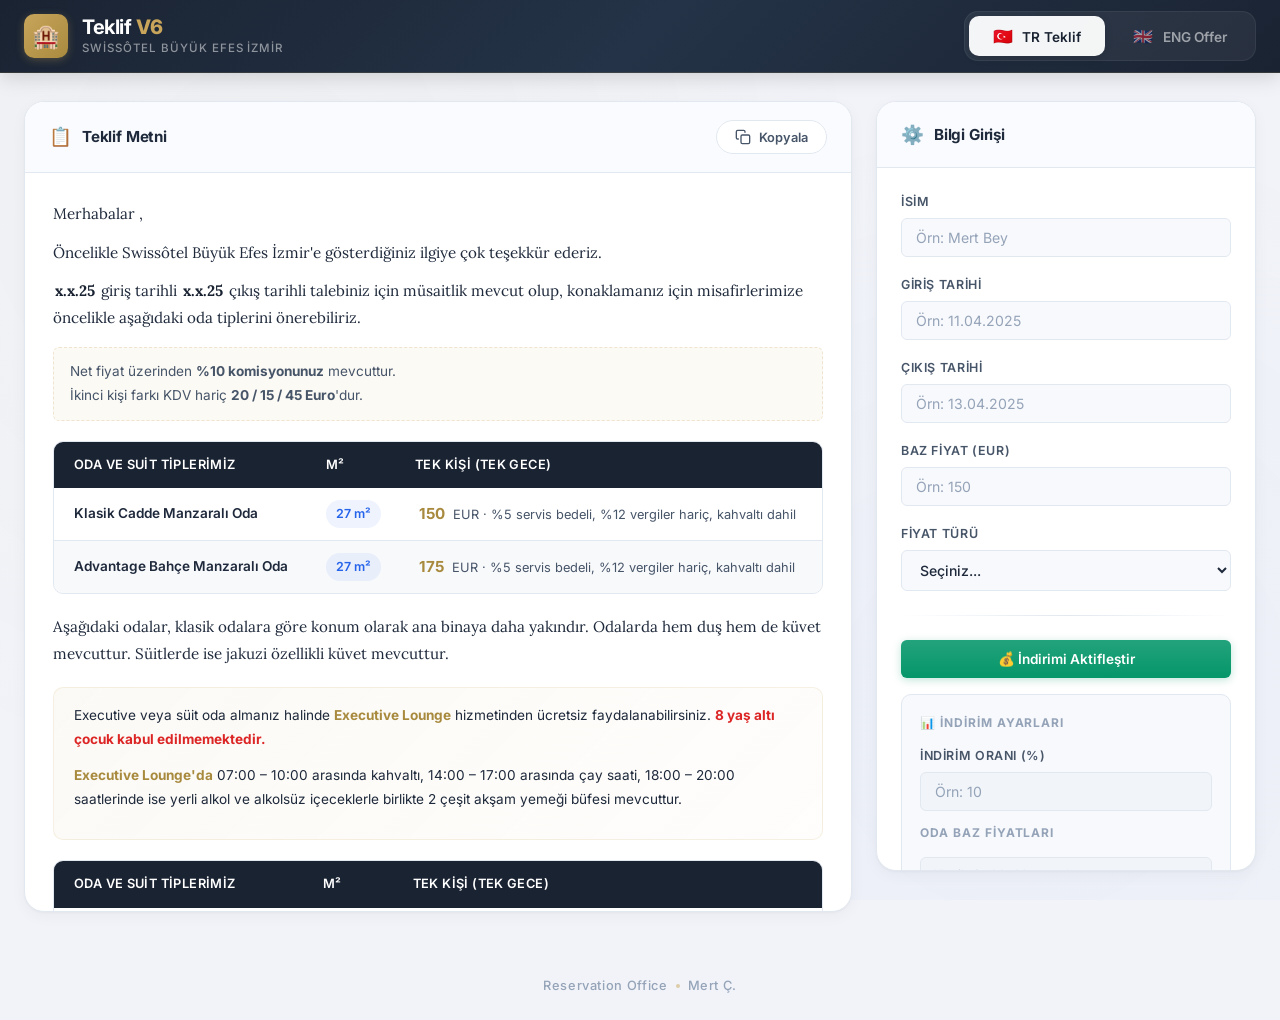
==== index.html @ 94af398f "Initial commit - Teklif V6 Premium Hotel Proposal Generator" ====
<!DOCTYPE html>
<html lang="tr">

<head>
    <meta charset="UTF-8">
    <meta name="viewport" content="width=device-width, initial-scale=1.0">
    <meta name="description" content="Swissôtel Büyük Efes İzmir - Profesyonel Teklif Oluşturucu">
    <title>Teklif V6 — Swissôtel Büyük Efes İzmir</title>
    <link rel="preconnect" href="https://fonts.googleapis.com">
    <link rel="preconnect" href="https://fonts.gstatic.com" crossorigin>
    <link
        href="https://fonts.googleapis.com/css2?family=Inter:wght@400;500;600;700;800&family=Lora:ital,wght@0,400;0,600;0,700;1,400&display=swap"
        rel="stylesheet">
    <link rel="stylesheet" href="styles.css">
</head>

<body>

    <!-- ===== Header ===== -->
    <header class="app-header">
        <div class="header-inner">
            <div class="logo-group">
                <div class="logo-icon">🏨</div>
                <div class="logo-text">
                    <h1>Teklif <span>V6</span></h1>
                    <p>Swissôtel Büyük Efes İzmir</p>
                </div>
            </div>
            <nav class="tab-nav" id="tabNav">
                <button class="tab-btn active" data-tab="tr" id="tab-tr">
                    <span class="flag">🇹🇷</span> TR Teklif
                </button>
                <button class="tab-btn" data-tab="en" id="tab-en">
                    <span class="flag">🇬🇧</span> ENG Offer
                </button>
            </nav>
        </div>
    </header>

    <!-- ===== Main Content ===== -->
    <main class="app-main">

        <!-- ====== TR SECTION ====== -->
        <section id="tr-section" class="tab-content active">
            <div class="content-grid">

                <!-- Proposal Letter -->
                <div class="proposal-card">
                    <div class="card-toolbar">
                        <h2><span class="icon">📋</span> Teklif Metni</h2>
                        <button class="copy-btn" id="trCopyBtn" title="Metni kopyala">
                            <svg viewBox="0 0 24 24" fill="none" stroke="currentColor" stroke-width="2"
                                stroke-linecap="round" stroke-linejoin="round">
                                <rect x="9" y="9" width="13" height="13" rx="2" />
                                <path d="M5 15H4a2 2 0 0 1-2-2V4a2 2 0 0 1 2-2h9a2 2 0 0 1 2 2v1" />
                            </svg>
                            <span>Kopyala</span>
                        </button>
                    </div>
                    <div class="proposal-body" id="tr-proposal">
                        <p>Merhabalar<span id="tr_nameSpan" class="dynamic-value"></span>,</p>
                        <p>Öncelikle Swissôtel Büyük Efes İzmir'e gösterdiğiniz ilgiye çok teşekkür ederiz.</p>
                        <p><span id="tr_girisDate" class="dynamic-value">x.x.25</span> giriş tarihli <span
                                id="tr_cikisDate" class="dynamic-value">x.x.25</span> çıkış tarihli talebiniz için
                            müsaitlik mevcut olup, konaklamanız için misafirlerimize öncelikle aşağıdaki oda tiplerini
                            önerebiliriz.</p>

                        <!-- Price Type Banners -->
                        <div id="tr_nonrefSection" class="info-banner nonref">
                            <span class="banner-icon">ℹ️</span> Size sunulan fiyatlar en uygun fiyatlardır ve ön
                            ödemeli, iptal edilemeyen, iade edilemeyen ve değiştirilemeyen fiyatlardır. Fiyatlarımız
                            sabit değildir, teklifimiz gün sonuna kadar geçerlidir.
                        </div>
                        <div id="tr_flexSection" class="info-banner flex">
                            <span class="banner-icon">✅</span> Size sunulan fiyatlar, en uygun fiyatlardır ve giriş
                            tarihinden bir gün öncesine kadar iptal, iade ve değişiklik yapılabilen fiyatlardır.
                        </div>
                        <div id="tr_corporateSection" class="info-banner corporate">
                            <span class="banner-icon">🏢</span> Giriş gününe 24 saat kala (1 gün) iptal ve değişiklik
                            hakkı mevcut, flexible(esnek) ve şirketinize özel fiyatlardır.
                        </div>

                        <div class="commission-note">
                            Net fiyat üzerinden <strong>%10 komisyonunuz</strong> mevcuttur.<br>
                            İkinci kişi farkı KDV hariç <strong>20 / 15 / 45 Euro</strong>'dur.
                        </div>

                        <!-- Table 1: Standard Rooms -->
                        <table class="proposal-table">
                            <thead>
                                <tr>
                                    <th>Oda ve Suit Tiplerimiz</th>
                                    <th>m²</th>
                                    <th>Tek Kişi (Tek Gece)</th>
                                </tr>
                            </thead>
                            <tbody>
                                <tr>
                                    <td>Klasik Cadde Manzaralı Oda</td>
                                    <td><span class="m2-badge">27 m²</span></td>
                                    <td><span id="tr_priceKlasik" class="price-value">150</span> <span
                                            class="price-suffix">EUR · %5 servis bedeli, %12 vergiler hariç, kahvaltı
                                            dahil</span></td>
                                </tr>
                                <tr>
                                    <td>Advantage Bahçe Manzaralı Oda</td>
                                    <td><span class="m2-badge">27 m²</span></td>
                                    <td><span id="tr_priceAdvantage" class="price-value">175</span> <span
                                            class="price-suffix">EUR · %5 servis bedeli, %12 vergiler hariç, kahvaltı
                                            dahil</span></td>
                                </tr>
                            </tbody>
                        </table>

                        <p>Aşağıdaki odalar, klasik odalara göre konum olarak ana binaya daha yakındır. Odalarda hem duş
                            hem de küvet mevcuttur. Süitlerde ise jakuzi özellikli küvet mevcuttur.</p>

                        <div class="lounge-info">
                            <p>Executive veya süit oda almanız halinde <strong>Executive Lounge</strong> hizmetinden
                                ücretsiz faydalanabilirsiniz. <strong style="color:var(--color-danger);">8 yaş altı
                                    çocuk kabul edilmemektedir.</strong></p>
                            <p style="margin-top:10px;"><strong>Executive Lounge'da</strong> 07:00 – 10:00 arasında
                                kahvaltı, 14:00 – 17:00 arasında çay saati, 18:00 – 20:00 saatlerinde ise yerli alkol ve
                                alkolsüz içeceklerle birlikte 2 çeşit akşam yemeği büfesi mevcuttur.</p>
                        </div>

                        <!-- Table 2: Executive & Suites -->
                        <table class="proposal-table">
                            <thead>
                                <tr>
                                    <th>Oda ve Suit Tiplerimiz</th>
                                    <th>m²</th>
                                    <th>Tek Kişi (Tek Gece)</th>
                                </tr>
                            </thead>
                            <tbody>
                                <tr>
                                    <td>Executive Cadde Manzaralı Oda</td>
                                    <td><span class="m2-badge">27 m²</span></td>
                                    <td><span id="tr_priceExecCadde" class="price-value">250</span> <span
                                            class="price-suffix">EUR · %5 servis bedeli, %12 vergiler hariç, kahvaltı
                                            dahil</span></td>
                                </tr>
                                <tr>
                                    <td>Executive Bahçe Manzaralı Oda</td>
                                    <td><span class="m2-badge">27 m²</span></td>
                                    <td><span id="tr_priceExecBahce" class="price-value">285</span> <span
                                            class="price-suffix">EUR · %5 servis bedeli, %12 vergiler hariç, kahvaltı
                                            dahil</span></td>
                                </tr>
                                <tr>
                                    <td>Executive Deniz Manzaralı Oda</td>
                                    <td><span class="m2-badge">27 m²</span></td>
                                    <td><span id="tr_priceExecDeniz" class="price-value">300</span> <span
                                            class="price-suffix">EUR · %5 servis bedeli, %12 vergiler hariç, kahvaltı
                                            dahil</span></td>
                                </tr>
                                <tr>
                                    <td>Business Suite Bahçe Manzaralı</td>
                                    <td><span class="m2-badge">58 m²</span></td>
                                    <td><span id="tr_priceBusinessBahce" class="price-value">425</span> <span
                                            class="price-suffix">EUR · %5 servis bedeli, %12 vergiler hariç, kahvaltı
                                            dahil</span></td>
                                </tr>
                                <tr>
                                    <td>Business Suite Deniz Manzaralı</td>
                                    <td><span class="m2-badge">58 m²</span></td>
                                    <td><span id="tr_priceBusinessDeniz" class="price-value">475</span> <span
                                            class="price-suffix">EUR · %5 servis bedeli, %12 vergiler hariç, kahvaltı
                                            dahil</span></td>
                                </tr>
                                <tr>
                                    <td>Executive Suite Deniz Manzaralı</td>
                                    <td><span class="m2-badge">85 m²</span></td>
                                    <td><span id="tr_priceExecSuiteDeniz" class="price-value">575</span> <span
                                            class="price-suffix">EUR · %5 servis bedeli, %12 vergiler hariç, kahvaltı
                                            dahil</span></td>
                                </tr>
                            </tbody>
                        </table>

                        <p>Otelimizin fotoğraf galerisine <a href="https://www.swissotelbuyukefesizmir.com/gallery/"
                                target="_blank" rel="noopener">swissotelbuyukefesizmir.com/gallery</a> linkinden
                            ulaşabilirsiniz.</p>

                        <div class="info-item">Yukarıda belirtilen oda fiyatlarına <strong>%2 konaklama
                                vergisi</strong>, <strong>%10 KDV</strong>, <strong>5% servis bedeli gecelik</strong>
                            olarak eklenecektir.</div>
                        <div class="info-item">Otelimizde giriş saati <strong>14:00</strong>, çıkış saati
                            <strong>12:00</strong>'dir. Erken giriş & geç çıkış talepleriniz otelimizin müsaitliği
                            doğrultusunda gerçekleştirilecektir.</div>
                        <div class="info-item">Olası ekstra harcamalarınız için giriş sırasında gecelik/oda başına
                            <strong>€100 / 3.500 TRY</strong> kredi kartından ön provizyon ya da nakit olarak talep
                            edilecektir.</div>
                        <div class="info-item">Swissôtel Büyük Efes'te otopark hizmeti, konaklayan misafirlerimiz için
                            ücrete tabidir. Otopark hizmeti için ek ücret <strong>günlük 7 Euro / 250 TRY</strong>'dir.
                        </div>
                        <div class="info-item">Rezervasyonlarınız henüz gerçekleştirilmemiş olup kesin rezervasyon için
                            bilgilendirmenizi rica ederiz.</div>
                        <div class="info-item">Yardımcı olabileceğimiz her konuda lütfen bizimle iletişime geçiniz.
                        </div>
                    </div>
                </div>

                <!-- Input Panel -->
                <aside class="input-card">
                    <div class="card-toolbar">
                        <h2><span class="icon">⚙️</span> Bilgi Girişi</h2>
                    </div>
                    <div class="input-body">
                        <div class="form-group">
                            <label for="tr_isimInput">İsim</label>
                            <input type="text" id="tr_isimInput" placeholder="Örn: Mert Bey">
                        </div>
                        <div class="form-group">
                            <label for="tr_girisInput">Giriş Tarihi</label>
                            <input type="text" id="tr_girisInput" placeholder="Örn: 11.04.2025">
                        </div>
                        <div class="form-group">
                            <label for="tr_cikisInput">Çıkış Tarihi</label>
                            <input type="text" id="tr_cikisInput" placeholder="Örn: 13.04.2025">
                        </div>
                        <div class="form-group">
                            <label for="tr_fiyatInput">Baz Fiyat (EUR)</label>
                            <input type="number" id="tr_fiyatInput" placeholder="Örn: 150" step="0.01">
                        </div>
                        <div class="form-group">
                            <label for="tr_fiyatType">Fiyat Türü</label>
                            <select id="tr_fiyatType">
                                <option value="">Seçiniz...</option>
                                <option value="nonref">NONREF F5</option>
                                <option value="flex">FLEX F5</option>
                                <option value="corporate">CORPORATE</option>
                            </select>
                        </div>

                        <hr class="panel-divider">

                        <button type="button" id="tr_enableDiscountBtn" class="btn btn-success">
                            💰 İndirimi Aktifleştir
                        </button>

                        <div class="discount-section" style="margin-top:16px;">
                            <div class="section-label">📊 İndirim Ayarları</div>
                            <div class="form-group" style="margin-bottom:12px;">
                                <label for="tr_discountInput">İndirim Oranı (%)</label>
                                <input type="number" id="tr_discountInput" placeholder="Örn: 10" disabled>
                            </div>
                            <div class="section-label">Oda Baz Fiyatları</div>
                            <div class="discount-prices">
                                <input type="number" id="tr_priceInput1" placeholder="Klasik Cadde Manzaralı" disabled>
                                <input type="number" id="tr_priceInput2" placeholder="Advantage Bahçe Manzaralı"
                                    disabled>
                                <input type="number" id="tr_priceInput3" placeholder="Executive Cadde Manzaralı"
                                    disabled>
                                <input type="number" id="tr_priceInput4" placeholder="Executive Bahçe Manzaralı"
                                    disabled>
                                <input type="number" id="tr_priceInput5" placeholder="Executive Deniz Manzaralı"
                                    disabled>
                                <input type="number" id="tr_priceInput6" placeholder="Business Suite Bahçe" disabled>
                                <input type="number" id="tr_priceInput7" placeholder="Business Suite Deniz" disabled>
                                <input type="number" id="tr_priceInput8" placeholder="Executive Suite Deniz" disabled>
                            </div>
                            <button type="button" id="tr_applyDiscountBtn" class="btn btn-primary"
                                style="margin-top:14px;" disabled>
                                ✨ İndirimli Fiyatları Uygula
                            </button>
                        </div>
                    </div>
                </aside>
            </div>
        </section>

        <!-- ====== EN SECTION ====== -->
        <section id="en-section" class="tab-content">
            <div class="content-grid">

                <!-- Proposal Letter -->
                <div class="proposal-card">
                    <div class="card-toolbar">
                        <h2><span class="icon">📋</span> Offer Letter</h2>
                        <button class="copy-btn" id="enCopyBtn" title="Copy text">
                            <svg viewBox="0 0 24 24" fill="none" stroke="currentColor" stroke-width="2"
                                stroke-linecap="round" stroke-linejoin="round">
                                <rect x="9" y="9" width="13" height="13" rx="2" />
                                <path d="M5 15H4a2 2 0 0 1-2-2V4a2 2 0 0 1 2-2h9a2 2 0 0 1 2 2v1" />
                            </svg>
                            <span>Copy</span>
                        </button>
                    </div>
                    <div class="proposal-body" id="en-proposal">
                        <p>Good Day, Dear<span id="en_nameSpan" class="dynamic-value"></span>,</p>
                        <p>First of all, we would like to thank you for your kind interest in Swissôtel Buyuk Efes,
                            Izmir.</p>
                        <p>We have availability for your request dated <span id="en_girisDate"
                                class="dynamic-value">x.x.25</span> for check‑in on <span id="en_cikisDate"
                                class="dynamic-value">x.x.25</span>. For your accommodation, we would like to kindly
                            recommend the following room types.</p>

                        <!-- Price Type Banners -->
                        <div id="en_nonrefSection" class="info-banner nonref">
                            <span class="banner-icon">ℹ️</span> The prices offered to you are the most affordable; these
                            are the prices for which no cancellation, refund or change can be made. Our prices are not
                            fixed, and our offer is valid until the end of the day.
                        </div>
                        <div id="en_flexSection" class="info-banner flex">
                            <span class="banner-icon">✅</span> The prices offered to you are the most competitive rates
                            and are cancellable, refundable, and changeable until one day prior to the check‑in date.
                            Our prices are not fixed, and our offer is valid until the end of the day.
                        </div>
                        <div id="en_corporateSection" class="info-banner corporate">
                            <span class="banner-icon">🏢</span> These are flexible and company‑specific prices, with the
                            right to cancel until 16:00 on the day of arrival.
                        </div>

                        <div class="commission-note">
                            The price difference for the second person is <strong>20 / 15 / 45 Euros</strong> excluding
                            VAT.
                        </div>

                        <!-- Table 1: Standard Rooms -->
                        <table class="proposal-table">
                            <thead>
                                <tr>
                                    <th>Room and Suite Types</th>
                                    <th>m²</th>
                                    <th>One Person (Per Night)</th>
                                </tr>
                            </thead>
                            <tbody>
                                <tr>
                                    <td>Classic Street View Room</td>
                                    <td><span class="m2-badge">27 m²</span></td>
                                    <td><span id="en_priceClassic" class="price-value">120</span> <span
                                            class="price-suffix">EUR · %12 taxes, %5 service charge excluded, breakfast
                                            included</span></td>
                                </tr>
                                <tr>
                                    <td>Classic Garden View Room</td>
                                    <td><span class="m2-badge">27 m²</span></td>
                                    <td><span id="en_priceClassicGarden" class="price-value">145</span> <span
                                            class="price-suffix">EUR · %12 taxes, %5 service charge excluded, breakfast
                                            included</span></td>
                                </tr>
                            </tbody>
                        </table>

                        <p>The rooms below are closer to the main building compared to the classic rooms. They feature
                            both a shower and a bathtub. Suites come with a jacuzzi‑equipped bathtub.</p>

                        <div class="lounge-info">
                            <p>If you choose an Executive or Suite room, you can benefit from the <strong>Executive
                                    Lounge</strong> service free of charge. <strong
                                    style="color:var(--color-danger);">Children under 8 years of age are not
                                    permitted.</strong></p>
                            <p style="margin-top:10px;"><strong>Executive Lounge</strong> offers breakfast from 07:00 to
                                10:00, tea time from 14:00 to 17:00, and in the evening from 18:00 to 20:00, with two
                                types of dinner buffets available along with local alcoholic and non‑alcoholic
                                beverages.</p>
                        </div>

                        <!-- Table 2: Executive & Suites -->
                        <table class="proposal-table">
                            <thead>
                                <tr>
                                    <th>Room and Suite Types</th>
                                    <th>m²</th>
                                    <th>One Person (Per Night)</th>
                                </tr>
                            </thead>
                            <tbody>
                                <tr>
                                    <td>Executive City View Room</td>
                                    <td><span class="m2-badge">27 m²</span></td>
                                    <td><span id="en_priceExecCity" class="price-value">255</span> <span
                                            class="price-suffix">EUR · %12 taxes, %5 service charge excluded, breakfast
                                            included</span></td>
                                </tr>
                                <tr>
                                    <td>Executive Garden View Room</td>
                                    <td><span class="m2-badge">27 m²</span></td>
                                    <td><span id="en_priceExecGarden" class="price-value">255</span> <span
                                            class="price-suffix">EUR · %12 taxes, %5 service charge excluded, breakfast
                                            included</span></td>
                                </tr>
                                <tr>
                                    <td>Executive Sea View Room</td>
                                    <td><span class="m2-badge">27 m²</span></td>
                                    <td><span id="en_priceExecSea" class="price-value">270</span> <span
                                            class="price-suffix">EUR · %12 taxes, %5 service charge excluded, breakfast
                                            included</span></td>
                                </tr>
                                <tr>
                                    <td>Business Suite Garden View</td>
                                    <td><span class="m2-badge">58 m²</span></td>
                                    <td><span id="en_priceBusinessGarden" class="price-value">395</span> <span
                                            class="price-suffix">EUR · %12 taxes, %5 service charge excluded, breakfast
                                            included</span></td>
                                </tr>
                                <tr>
                                    <td>Business Suite Sea View</td>
                                    <td><span class="m2-badge">58 m²</span></td>
                                    <td><span id="en_priceBusinessSea" class="price-value">445</span> <span
                                            class="price-suffix">EUR · %12 taxes, %5 service charge excluded, breakfast
                                            included</span></td>
                                </tr>
                                <tr>
                                    <td>Executive Suite Sea View</td>
                                    <td><span class="m2-badge">85 m²</span></td>
                                    <td><span id="en_priceExecSuite" class="price-value">545</span> <span
                                            class="price-suffix">EUR · %12 taxes, %5 service charge excluded, breakfast
                                            included</span></td>
                                </tr>
                            </tbody>
                        </table>

                        <p>Above given guest room rates are exclusive of <strong>%2 accommodation tax</strong>,
                            <strong>10% VAT</strong>, <strong>5% service charge per day</strong>.</p>

                        <div class="info-item">Our check‑in time is <strong>14:00</strong>, and check‑out time is
                            <strong>12:00</strong>. Early check‑in requests will be accommodated based on the
                            availability of our hotel.</div>
                        <div class="info-item">During check‑in, a pre‑authorization of <strong>€100 / 3,500 TRY per
                                night/room</strong> will be requested on your credit card or in cash for possible
                            additional expenses.</div>
                        <div class="info-item">The parking service at Swissôtel Buyuk Efes is available for a fee for
                            our staying guests. The daily charge for the parking service is <strong>7 Euros / 250
                                TRY</strong>.</div>
                        <div class="info-item">You can access our hotel's photo gallery from: <a
                                href="https://www.swissotelbuyukefesizmir.com/gallery/" target="_blank"
                                rel="noopener">swissotelbuyukefesizmir.com/gallery</a></div>
                        <div class="info-item">Your reservations have not been made yet and will be made based on your
                            approval.</div>
                        <div class="info-item">We are waiting for your reply.</div>
                    </div>
                </div>

                <!-- Input Panel -->
                <aside class="input-card">
                    <div class="card-toolbar">
                        <h2><span class="icon">⚙️</span> Enter Information</h2>
                    </div>
                    <div class="input-body">
                        <div class="form-group">
                            <label for="en_nameInput">Name</label>
                            <input type="text" id="en_nameInput" placeholder="e.g., Mr. Smith">
                        </div>
                        <div class="form-group">
                            <label for="en_checkinInput">Check-in Date</label>
                            <input type="text" id="en_checkinInput" placeholder="e.g., 11.04.2025">
                        </div>
                        <div class="form-group">
                            <label for="en_checkoutInput">Check-out Date</label>
                            <input type="text" id="en_checkoutInput" placeholder="e.g., 13.04.2025">
                        </div>
                        <div class="form-group">
                            <label for="en_priceInput">Base Price (EUR)</label>
                            <input type="number" id="en_priceInput" placeholder="e.g., 120" step="0.01">
                        </div>
                        <div class="form-group">
                            <label for="en_priceType">Price Type</label>
                            <select id="en_priceType">
                                <option value="">Select...</option>
                                <option value="nonref">NONREF F5</option>
                                <option value="flex">FLEX F5</option>
                                <option value="corporate">CORPORATE</option>
                            </select>
                        </div>

                        <hr class="panel-divider">

                        <button type="button" id="en_enableDiscountBtn" class="btn btn-success">
                            💰 Enable Discount
                        </button>

                        <div class="discount-section" style="margin-top:16px;">
                            <div class="section-label">📊 Discount Settings</div>
                            <div class="form-group" style="margin-bottom:12px;">
                                <label for="en_discountInput">Discount Rate (%)</label>
                                <input type="number" id="en_discountInput" placeholder="e.g., 10" disabled>
                            </div>
                            <div class="section-label">Room Base Prices</div>
                            <div class="discount-prices">
                                <input type="number" id="en_priceInput1" placeholder="Classic Street View Room"
                                    disabled>
                                <input type="number" id="en_priceInput2" placeholder="Classic Garden View Room"
                                    disabled>
                                <input type="number" id="en_priceInput3" placeholder="Executive City View Room"
                                    disabled>
                                <input type="number" id="en_priceInput4" placeholder="Executive Garden View Room"
                                    disabled>
                                <input type="number" id="en_priceInput5" placeholder="Executive Sea View Room" disabled>
                                <input type="number" id="en_priceInput6" placeholder="Business Suite Garden View"
                                    disabled>
                                <input type="number" id="en_priceInput7" placeholder="Business Suite Sea View" disabled>
                                <input type="number" id="en_priceInput8" placeholder="Executive Suite Sea View"
                                    disabled>
                            </div>
                            <button type="button" id="en_applyDiscountBtn" class="btn btn-primary"
                                style="margin-top:14px;" disabled>
                                ✨ Apply Discounted Prices
                            </button>
                        </div>
                    </div>
                </aside>
            </div>
        </section>

    </main>

    <!-- ===== Footer ===== -->
    <footer class="app-footer">
        <div class="footer-inner">
            <span>Reservation Office</span>
            <span class="dot"></span>
            <span>Mert Ç.</span>
        </div>
    </footer>

    <!-- Toast Container -->
    <div class="toast-container" id="toastContainer"></div>

    <script src="app.js"></script>
</body>

</html>
---- styles.css ----
/* ==============================================
   Teklif V6 - Premium Hotel Proposal Generator
   Swissôtel Büyük Efes İzmir
   ============================================== */

/* ---- Design Tokens ---- */
:root {
    /* Colors - Luxury Hotel Palette */
    --color-primary: #1a2332;
    --color-primary-dark: #0f1620;
    --color-primary-light: #2a3a52;

    --color-accent: #c8a55a;
    --color-accent-light: #dbb96e;
    --color-accent-dark: #a88a3e;
    --color-accent-glow: rgba(200, 165, 90, 0.12);

    --color-blue: #3b82f6;
    --color-blue-light: #60a5fa;
    --color-blue-dark: #2563eb;

    --color-success: #059669;
    --color-success-bg: rgba(5, 150, 105, 0.07);
    --color-success-border: rgba(5, 150, 105, 0.22);

    --color-warning: #d97706;
    --color-warning-bg: rgba(217, 119, 6, 0.07);
    --color-warning-border: rgba(217, 119, 6, 0.22);

    --color-info: #2563eb;
    --color-info-bg: rgba(37, 99, 235, 0.06);
    --color-info-border: rgba(37, 99, 235, 0.18);

    --color-danger: #dc2626;
    --color-danger-bg: rgba(220, 38, 38, 0.06);

    /* Backgrounds */
    --bg-page: #f1f3f8;
    --bg-card: #ffffff;
    --bg-input: #f8f9fc;
    --bg-panel: #fafbfe;

    /* Text */
    --text-primary: #1e293b;
    --text-secondary: #475569;
    --text-muted: #94a3b8;
    --text-white: #ffffff;

    /* Borders */
    --border-light: #e2e8f0;
    --border-medium: #cbd5e1;

    /* Shadows */
    --shadow-sm: 0 1px 2px rgba(0, 0, 0, 0.04);
    --shadow-md: 0 4px 12px rgba(0, 0, 0, 0.06);
    --shadow-lg: 0 8px 24px rgba(0, 0, 0, 0.08);
    --shadow-xl: 0 16px 40px rgba(0, 0, 0, 0.1);
    --shadow-card: 0 1px 3px rgba(0, 0, 0, 0.04), 0 4px 16px rgba(0, 0, 0, 0.04);
    --shadow-card-hover: 0 4px 12px rgba(0, 0, 0, 0.07), 0 12px 28px rgba(0, 0, 0, 0.06);

    /* Radius */
    --radius-sm: 6px;
    --radius-md: 10px;
    --radius-lg: 14px;
    --radius-xl: 20px;
    --radius-full: 999px;

    /* Transitions */
    --transition-fast: 150ms ease;
    --transition-normal: 300ms cubic-bezier(0.4, 0, 0.2, 1);
    --transition-slow: 500ms cubic-bezier(0.4, 0, 0.2, 1);

    /* Typography */
    --font-sans: 'Inter', -apple-system, BlinkMacSystemFont, 'Segoe UI', sans-serif;
    --font-serif: 'Lora', 'Georgia', 'Times New Roman', serif;
}

/* ---- Reset & Base ---- */
*,
*::before,
*::after {
    box-sizing: border-box;
    margin: 0;
    padding: 0;
}

html {
    font-size: 16px;
    scroll-behavior: smooth;
    -webkit-font-smoothing: antialiased;
    -moz-osx-font-smoothing: grayscale;
}

body {
    font-family: var(--font-sans);
    background: var(--bg-page);
    color: var(--text-primary);
    min-height: 100vh;
    line-height: 1.6;
    overflow-x: hidden;
}

/* Subtle background pattern */
body::before {
    content: '';
    position: fixed;
    inset: 0;
    background-image:
        radial-gradient(circle at 20% 20%, rgba(200, 165, 90, 0.03) 0%, transparent 50%),
        radial-gradient(circle at 80% 80%, rgba(37, 99, 235, 0.03) 0%, transparent 50%);
    pointer-events: none;
    z-index: 0;
}

/* ---- Header ---- */
.app-header {
    position: sticky;
    top: 0;
    z-index: 100;
    background: linear-gradient(135deg, #1a2332 0%, #243347 50%, #1a2332 100%);
    border-bottom: 1px solid rgba(200, 165, 90, 0.15);
    box-shadow: 0 4px 20px rgba(0, 0, 0, 0.15);
}

.header-inner {
    max-width: 1400px;
    margin: 0 auto;
    padding: 0 24px;
    display: flex;
    align-items: center;
    justify-content: space-between;
    height: 72px;
}

.logo-group {
    display: flex;
    align-items: center;
    gap: 14px;
}

.logo-icon {
    width: 44px;
    height: 44px;
    border-radius: var(--radius-md);
    background: linear-gradient(135deg, var(--color-accent), var(--color-accent-dark));
    display: flex;
    align-items: center;
    justify-content: center;
    font-size: 1.4rem;
    box-shadow: 0 2px 8px rgba(200, 165, 90, 0.3);
}

.logo-text h1 {
    font-size: 1.25rem;
    font-weight: 700;
    color: var(--text-white);
    letter-spacing: -0.02em;
    line-height: 1.2;
}

.logo-text h1 span {
    color: var(--color-accent);
    font-weight: 800;
}

.logo-text p {
    font-size: 0.72rem;
    color: rgba(255, 255, 255, 0.5);
    letter-spacing: 0.08em;
    text-transform: uppercase;
    font-weight: 500;
}

/* Tab Navigation */
.tab-nav {
    display: flex;
    align-items: center;
    gap: 4px;
    position: relative;
    background: rgba(255, 255, 255, 0.06);
    border-radius: var(--radius-lg);
    padding: 4px;
    border: 1px solid rgba(255, 255, 255, 0.06);
}

.tab-btn {
    position: relative;
    border: none;
    background: transparent;
    color: rgba(255, 255, 255, 0.55);
    font-family: var(--font-sans);
    font-size: 0.85rem;
    font-weight: 600;
    padding: 10px 24px;
    border-radius: var(--radius-md);
    cursor: pointer;
    transition: var(--transition-normal);
    white-space: nowrap;
    z-index: 2;
    letter-spacing: 0.01em;
}

.tab-btn:hover {
    color: rgba(255, 255, 255, 0.85);
}

.tab-btn.active {
    color: var(--color-primary);
    background: rgba(255, 255, 255, 0.95);
    box-shadow: 0 2px 8px rgba(0, 0, 0, 0.12);
}

.tab-btn .flag {
    margin-right: 6px;
    font-size: 1rem;
}

/* ---- Main Content ---- */
.app-main {
    position: relative;
    z-index: 1;
    max-width: 1400px;
    margin: 0 auto;
    padding: 28px 24px 40px;
}

/* Tab Content */
.tab-content {
    display: none;
    animation: fadeSlideIn 0.4s ease;
}

.tab-content.active {
    display: block;
}

@keyframes fadeSlideIn {
    from {
        opacity: 0;
        transform: translateY(12px);
    }

    to {
        opacity: 1;
        transform: translateY(0);
    }
}

/* Content Grid */
.content-grid {
    display: grid;
    grid-template-columns: 1fr 380px;
    gap: 24px;
    align-items: start;
}

/* ---- Card Base ---- */
.proposal-card,
.input-card {
    background: var(--bg-card);
    border-radius: var(--radius-xl);
    box-shadow: var(--shadow-card);
    border: 1px solid var(--border-light);
    overflow: hidden;
    transition: box-shadow var(--transition-normal);
}

.proposal-card:hover,
.input-card:hover {
    box-shadow: var(--shadow-card-hover);
}

.card-toolbar {
    display: flex;
    align-items: center;
    justify-content: space-between;
    padding: 18px 24px;
    border-bottom: 1px solid var(--border-light);
    background: var(--bg-panel);
}

.card-toolbar h2 {
    font-size: 0.95rem;
    font-weight: 700;
    color: var(--text-primary);
    display: flex;
    align-items: center;
    gap: 10px;
    letter-spacing: -0.01em;
}

.card-toolbar .icon {
    font-size: 1.15rem;
}

/* ---- Copy Button ---- */
.copy-btn {
    display: flex;
    align-items: center;
    gap: 8px;
    padding: 8px 18px;
    border: 1px solid var(--border-light);
    border-radius: var(--radius-full);
    background: var(--bg-card);
    color: var(--text-secondary);
    font-family: var(--font-sans);
    font-size: 0.8rem;
    font-weight: 600;
    cursor: pointer;
    transition: var(--transition-fast);
}

.copy-btn:hover {
    background: var(--color-primary);
    color: var(--text-white);
    border-color: var(--color-primary);
    box-shadow: 0 2px 8px rgba(26, 35, 50, 0.2);
}

.copy-btn.copied {
    background: var(--color-success);
    color: var(--text-white);
    border-color: var(--color-success);
}

.copy-btn svg {
    width: 16px;
    height: 16px;
    transition: transform var(--transition-fast);
}

.copy-btn:hover svg {
    transform: scale(1.1);
}

/* ---- Proposal Body ---- */
.proposal-body {
    padding: 28px;
    max-height: 82vh;
    overflow-y: auto;
    font-family: var(--font-serif);
    font-size: 0.95rem;
    line-height: 1.75;
    color: var(--text-primary);
}

.proposal-body::-webkit-scrollbar {
    width: 6px;
}

.proposal-body::-webkit-scrollbar-track {
    background: transparent;
}

.proposal-body::-webkit-scrollbar-thumb {
    background: var(--border-medium);
    border-radius: var(--radius-full);
}

.proposal-body p {
    margin-bottom: 12px;
}

.proposal-body a {
    color: var(--color-blue);
    text-decoration: none;
    font-weight: 500;
    transition: var(--transition-fast);
}

.proposal-body a:hover {
    color: var(--color-blue-dark);
    text-decoration: underline;
}

/* Dynamic Value Highlights */
.dynamic-value {
    font-weight: 700;
    color: var(--color-primary);
    transition: background var(--transition-normal);
    padding: 0 2px;
    border-radius: 3px;
}

.dynamic-value.highlight {
    background: rgba(200, 165, 90, 0.15);
}

/* ---- Info Banners ---- */
.info-banner {
    display: none;
    margin: 16px 0;
    padding: 14px 18px;
    border-radius: var(--radius-md);
    font-family: var(--font-sans);
    font-size: 0.85rem;
    line-height: 1.6;
    border-left: 4px solid;
    animation: bannerIn 0.35s ease;
}

.info-banner.visible {
    display: block;
}

@keyframes bannerIn {
    from {
        opacity: 0;
        transform: translateX(-8px);
    }

    to {
        opacity: 1;
        transform: translateX(0);
    }
}

.info-banner.nonref {
    background: var(--color-info-bg);
    border-color: var(--color-info);
    color: #1e40af;
}

.info-banner.flex {
    background: var(--color-success-bg);
    border-color: var(--color-success);
    color: #065f46;
}

.info-banner.corporate {
    background: var(--color-warning-bg);
    border-color: var(--color-warning);
    color: #92400e;
}

.info-banner .banner-icon {
    margin-right: 6px;
}

/* ---- Tables ---- */
.proposal-table {
    width: 100%;
    border-collapse: separate;
    border-spacing: 0;
    margin: 20px 0;
    font-family: var(--font-sans);
    font-size: 0.85rem;
    border-radius: var(--radius-md);
    overflow: hidden;
    border: 1px solid var(--border-light);
}

.proposal-table thead th {
    background: var(--color-primary);
    color: var(--text-white);
    font-weight: 600;
    padding: 12px 16px;
    text-align: left;
    font-size: 0.8rem;
    letter-spacing: 0.03em;
    text-transform: uppercase;
    border: none;
}

.proposal-table thead th:first-child {
    padding-left: 20px;
}

.proposal-table tbody td {
    padding: 12px 16px;
    border-bottom: 1px solid var(--border-light);
    transition: background var(--transition-fast);
    vertical-align: middle;
}

.proposal-table tbody td:first-child {
    padding-left: 20px;
    font-weight: 600;
    color: var(--text-primary);
}

.proposal-table tbody tr:last-child td {
    border-bottom: none;
}

.proposal-table tbody tr:hover td {
    background: rgba(200, 165, 90, 0.04);
}

.proposal-table tbody tr:nth-child(even) td {
    background: rgba(241, 243, 248, 0.5);
}

.proposal-table tbody tr:nth-child(even):hover td {
    background: rgba(200, 165, 90, 0.06);
}

.price-value {
    font-weight: 700;
    color: var(--color-accent-dark);
    font-size: 0.95rem;
    transition: background var(--transition-normal);
    padding: 2px 4px;
    border-radius: 4px;
}

.price-value.highlight {
    background: rgba(200, 165, 90, 0.15);
}

.price-suffix {
    color: var(--text-secondary);
    font-size: 0.8rem;
}

.m2-badge {
    display: inline-block;
    background: rgba(37, 99, 235, 0.08);
    color: var(--color-blue-dark);
    padding: 3px 10px;
    border-radius: var(--radius-full);
    font-size: 0.78rem;
    font-weight: 600;
}

/* Executive Lounge Info */
.lounge-info {
    margin: 20px 0;
    padding: 16px 20px;
    background: linear-gradient(135deg, rgba(200, 165, 90, 0.06), rgba(200, 165, 90, 0.02));
    border: 1px solid rgba(200, 165, 90, 0.15);
    border-radius: var(--radius-md);
    font-family: var(--font-sans);
    font-size: 0.85rem;
}

.lounge-info strong {
    color: var(--color-accent-dark);
}

/* Additional Info Items */
.info-item {
    position: relative;
    padding: 8px 0 8px 20px;
    margin-bottom: 6px;
    font-size: 0.9rem;
}

.info-item::before {
    content: '';
    position: absolute;
    left: 0;
    top: 14px;
    width: 8px;
    height: 8px;
    border-radius: 50%;
    background: var(--color-accent);
    opacity: 0.6;
}

.info-item strong {
    color: var(--text-primary);
    font-weight: 700;
}

.commission-note {
    margin: 16px 0;
    padding: 12px 16px;
    background: rgba(200, 165, 90, 0.06);
    border: 1px dashed rgba(200, 165, 90, 0.25);
    border-radius: var(--radius-sm);
    font-family: var(--font-sans);
    font-size: 0.85rem;
    color: var(--text-secondary);
}

/* ---- Input Panel ---- */
.input-card {
    position: sticky;
    top: 100px;
}

.input-body {
    padding: 24px;
    max-height: 78vh;
    overflow-y: auto;
}

.input-body::-webkit-scrollbar {
    width: 4px;
}

.input-body::-webkit-scrollbar-thumb {
    background: var(--border-medium);
    border-radius: var(--radius-full);
}

/* Form Groups */
.form-group {
    margin-bottom: 18px;
}

.form-group label {
    display: block;
    font-size: 0.78rem;
    font-weight: 600;
    color: var(--text-secondary);
    margin-bottom: 6px;
    text-transform: uppercase;
    letter-spacing: 0.05em;
}

.form-group input,
.form-group select {
    width: 100%;
    padding: 10px 14px;
    border: 1.5px solid var(--border-light);
    border-radius: var(--radius-sm);
    background: var(--bg-input);
    color: var(--text-primary);
    font-family: var(--font-sans);
    font-size: 0.88rem;
    font-weight: 500;
    transition: var(--transition-fast);
    outline: none;
}

.form-group input:focus,
.form-group select:focus {
    border-color: var(--color-accent);
    box-shadow: 0 0 0 3px var(--color-accent-glow);
    background: var(--bg-card);
}

.form-group input::placeholder {
    color: var(--text-muted);
    font-weight: 400;
}

.form-group input:disabled,
.form-group select:disabled {
    background: #f1f5f9;
    color: var(--text-muted);
    cursor: not-allowed;
    border-color: var(--border-light);
}

/* Divider */
.panel-divider {
    height: 1px;
    background: linear-gradient(90deg, transparent, var(--border-light), transparent);
    margin: 24px 0;
    border: none;
}

/* ---- Buttons ---- */
.btn {
    display: inline-flex;
    align-items: center;
    justify-content: center;
    gap: 8px;
    width: 100%;
    padding: 11px 20px;
    border: none;
    border-radius: var(--radius-sm);
    font-family: var(--font-sans);
    font-size: 0.85rem;
    font-weight: 600;
    cursor: pointer;
    transition: var(--transition-fast);
    position: relative;
    overflow: hidden;
}

.btn::before {
    content: '';
    position: absolute;
    inset: 0;
    background: linear-gradient(180deg, rgba(255, 255, 255, 0.12) 0%, transparent 100%);
    pointer-events: none;
}

.btn:active {
    transform: translateY(1px);
}

.btn-success {
    background: var(--color-success);
    color: var(--text-white);
    box-shadow: 0 2px 8px rgba(5, 150, 105, 0.25);
}

.btn-success:hover {
    background: #047857;
    box-shadow: 0 4px 12px rgba(5, 150, 105, 0.3);
}

.btn-danger {
    background: var(--color-danger);
    color: var(--text-white);
    box-shadow: 0 2px 8px rgba(220, 38, 38, 0.25);
}

.btn-danger:hover {
    background: #b91c1c;
}

.btn-primary {
    background: linear-gradient(135deg, var(--color-accent), var(--color-accent-dark));
    color: var(--text-white);
    box-shadow: 0 2px 8px rgba(200, 165, 90, 0.3);
}

.btn-primary:hover {
    box-shadow: 0 4px 16px rgba(200, 165, 90, 0.4);
    transform: translateY(-1px);
}

.btn-primary:active {
    transform: translateY(1px);
}

.btn:disabled {
    opacity: 0.45;
    cursor: not-allowed;
    transform: none !important;
    box-shadow: none !important;
}

/* Discount Section */
.discount-section {
    background: var(--bg-input);
    border: 1px solid var(--border-light);
    border-radius: var(--radius-md);
    padding: 18px;
    margin-top: 4px;
}

.discount-section .section-label {
    font-size: 0.75rem;
    font-weight: 700;
    color: var(--text-muted);
    text-transform: uppercase;
    letter-spacing: 0.08em;
    margin-bottom: 14px;
    display: flex;
    align-items: center;
    gap: 6px;
}

.discount-prices {
    display: flex;
    flex-direction: column;
    gap: 6px;
    margin-top: 12px;
}

.discount-prices input {
    width: 100%;
    padding: 8px 12px;
    border: 1.5px solid var(--border-light);
    border-radius: var(--radius-sm);
    background: var(--bg-card);
    color: var(--text-primary);
    font-family: var(--font-sans);
    font-size: 0.82rem;
    font-weight: 500;
    transition: var(--transition-fast);
    outline: none;
}

.discount-prices input:focus {
    border-color: var(--color-accent);
    box-shadow: 0 0 0 3px var(--color-accent-glow);
}

.discount-prices input:disabled {
    background: #f1f5f9;
    color: var(--text-muted);
    cursor: not-allowed;
}

.discount-prices input::placeholder {
    color: var(--text-muted);
    font-weight: 400;
    font-size: 0.78rem;
}

/* ---- Toast Notifications ---- */
.toast-container {
    position: fixed;
    bottom: 24px;
    right: 24px;
    z-index: 9999;
    display: flex;
    flex-direction: column;
    gap: 8px;
}

.toast {
    display: flex;
    align-items: center;
    gap: 10px;
    padding: 14px 20px;
    background: var(--color-primary);
    color: var(--text-white);
    border-radius: var(--radius-md);
    box-shadow: var(--shadow-xl);
    font-size: 0.85rem;
    font-weight: 500;
    animation: toastIn 0.35s ease, toastOut 0.35s ease 2.5s forwards;
    min-width: 260px;
}

.toast.success {
    background: var(--color-success);
}

.toast.error {
    background: var(--color-danger);
}

.toast .toast-icon {
    font-size: 1.1rem;
    flex-shrink: 0;
}

@keyframes toastIn {
    from {
        opacity: 0;
        transform: translateX(40px) scale(0.95);
    }

    to {
        opacity: 1;
        transform: translateX(0) scale(1);
    }
}

@keyframes toastOut {
    from {
        opacity: 1;
        transform: translateX(0);
    }

    to {
        opacity: 0;
        transform: translateX(40px);
    }
}

/* ---- Footer ---- */
.app-footer {
    text-align: center;
    padding: 24px;
    color: var(--text-muted);
    font-size: 0.8rem;
    font-weight: 500;
    letter-spacing: 0.05em;
    position: relative;
    z-index: 1;
}

.app-footer .footer-inner {
    display: flex;
    align-items: center;
    justify-content: center;
    gap: 8px;
}

.app-footer .dot {
    width: 4px;
    height: 4px;
    border-radius: 50%;
    background: var(--color-accent);
    opacity: 0.5;
}

/* ---- Responsive ---- */
@media (max-width: 1024px) {
    .content-grid {
        grid-template-columns: 1fr;
    }

    .input-card {
        position: static;
    }

    .header-inner {
        flex-direction: column;
        height: auto;
        padding: 16px 20px;
        gap: 14px;
    }

    .tab-nav {
        width: 100%;
    }

    .tab-btn {
        flex: 1;
        text-align: center;
        padding: 10px 16px;
    }
}

@media (max-width: 640px) {
    .app-main {
        padding: 16px 12px 32px;
    }

    .proposal-body {
        padding: 20px 16px;
        font-size: 0.88rem;
    }

    .card-toolbar {
        padding: 14px 16px;
        flex-wrap: wrap;
        gap: 10px;
    }

    .card-toolbar h2 {
        font-size: 0.88rem;
    }

    .proposal-table {
        font-size: 0.78rem;
    }

    .proposal-table thead th,
    .proposal-table tbody td {
        padding: 8px 10px;
    }

    .logo-text h1 {
        font-size: 1.1rem;
    }
}

/* ---- Print Styles ---- */
@media print {

    .app-header,
    .input-card,
    .card-toolbar,
    .app-footer,
    .toast-container {
        display: none !important;
    }

    body {
        background: white;
    }

    .app-main {
        padding: 0;
        max-width: 100%;
    }

    .content-grid {
        grid-template-columns: 1fr;
    }

    .proposal-card {
        box-shadow: none;
        border: none;
    }

    .proposal-body {
        max-height: none;
        overflow: visible;
        padding: 0;
    }

    .proposal-table thead th {
        background: #1a2332 !important;
        color: white !important;
        -webkit-print-color-adjust: exact;
        print-color-adjust: exact;
    }
}

/* ---- Utility Animations ---- */
@keyframes pulse {

    0%,
    100% {
        opacity: 1;
    }

    50% {
        opacity: 0.6;
    }
}

@keyframes shimmer {
    0% {
        background-position: -200px 0;
    }

    100% {
        background-position: 200px 0;
    }
}

.price-highlight-anim {
    animation: priceFlash 0.6s ease;
}

@keyframes priceFlash {
    0% {
        background: rgba(200, 165, 90, 0.3);
    }

    100% {
        background: transparent;
    }
}
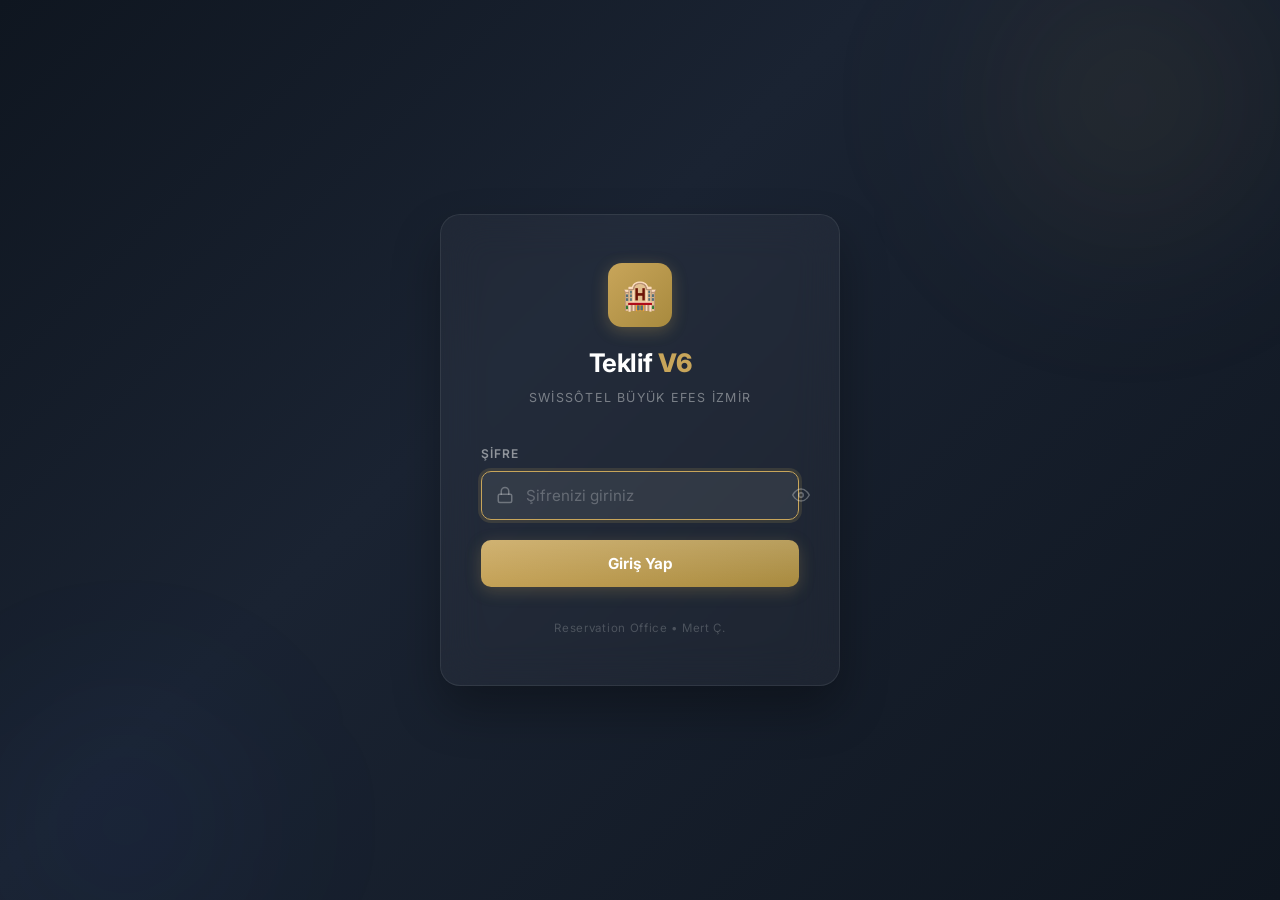
==== commit bdeb18a2: "Add secure login screen with SHA-256 hashed password" ====
--- a/index.html
+++ b/index.html
@@ -15,6 +15,40 @@
 </head>
 
 <body>
+
+    <!-- ===== Login Screen ===== -->
+    <div class="login-overlay" id="loginOverlay">
+        <div class="login-bg-glow login-glow-1"></div>
+        <div class="login-bg-glow login-glow-2"></div>
+        <div class="login-card">
+            <div class="login-logo">
+                <div class="login-logo-icon">🏨</div>
+                <h1>Teklif <span>V6</span></h1>
+                <p>Swissôtel Büyük Efes İzmir</p>
+            </div>
+            <div class="login-form">
+                <label for="loginPassword">Şifre</label>
+                <div class="login-input-wrapper">
+                    <svg class="login-lock-icon" viewBox="0 0 24 24" fill="none" stroke="currentColor" stroke-width="2"
+                        stroke-linecap="round" stroke-linejoin="round">
+                        <rect x="3" y="11" width="18" height="11" rx="2" />
+                        <path d="M7 11V7a5 5 0 0 1 10 0v4" />
+                    </svg>
+                    <input type="password" id="loginPassword" placeholder="Şifrenizi giriniz" autocomplete="off">
+                    <button type="button" id="togglePassword" class="toggle-pw-btn" title="Şifreyi göster">
+                        <svg id="eyeIcon" viewBox="0 0 24 24" fill="none" stroke="currentColor" stroke-width="2"
+                            stroke-linecap="round" stroke-linejoin="round">
+                            <path d="M1 12s4-8 11-8 11 8 11 8-4 8-11 8-11-8-11-8z" />
+                            <circle cx="12" cy="12" r="3" />
+                        </svg>
+                    </button>
+                </div>
+                <div class="login-error" id="loginError">Şifre hatalı. Lütfen tekrar deneyiniz.</div>
+                <button type="button" id="loginBtn" class="login-submit-btn">Giriş Yap</button>
+            </div>
+            <div class="login-footer">Reservation Office &bull; Mert Ç.</div>
+        </div>
+    </div>
 
     <!-- ===== Header ===== -->
     <header class="app-header">
@@ -67,16 +101,16 @@
 
                         <!-- Price Type Banners -->
                         <div id="tr_nonrefSection" class="info-banner nonref">
-                            <span class="banner-icon">ℹ️</span> Size sunulan fiyatlar en uygun fiyatlardır ve ön
+                            Size sunulan fiyatlar en uygun fiyatlardır ve ön
                             ödemeli, iptal edilemeyen, iade edilemeyen ve değiştirilemeyen fiyatlardır. Fiyatlarımız
                             sabit değildir, teklifimiz gün sonuna kadar geçerlidir.
                         </div>
                         <div id="tr_flexSection" class="info-banner flex">
-                            <span class="banner-icon">✅</span> Size sunulan fiyatlar, en uygun fiyatlardır ve giriş
+                            Size sunulan fiyatlar, en uygun fiyatlardır ve giriş
                             tarihinden bir gün öncesine kadar iptal, iade ve değişiklik yapılabilen fiyatlardır.
                         </div>
                         <div id="tr_corporateSection" class="info-banner corporate">
-                            <span class="banner-icon">🏢</span> Giriş gününe 24 saat kala (1 gün) iptal ve değişiklik
+                            Giriş gününe 24 saat kala (1 gün) iptal ve değişiklik
                             hakkı mevcut, flexible(esnek) ve şirketinize özel fiyatlardır.
                         </div>
 
@@ -188,10 +222,12 @@
                             olarak eklenecektir.</div>
                         <div class="info-item">Otelimizde giriş saati <strong>14:00</strong>, çıkış saati
                             <strong>12:00</strong>'dir. Erken giriş & geç çıkış talepleriniz otelimizin müsaitliği
-                            doğrultusunda gerçekleştirilecektir.</div>
+                            doğrultusunda gerçekleştirilecektir.
+                        </div>
                         <div class="info-item">Olası ekstra harcamalarınız için giriş sırasında gecelik/oda başına
                             <strong>€100 / 3.500 TRY</strong> kredi kartından ön provizyon ya da nakit olarak talep
-                            edilecektir.</div>
+                            edilecektir.
+                        </div>
                         <div class="info-item">Swissôtel Büyük Efes'te otopark hizmeti, konaklayan misafirlerimiz için
                             ücrete tabidir. Otopark hizmeti için ek ücret <strong>günlük 7 Euro / 250 TRY</strong>'dir.
                         </div>
@@ -299,17 +335,17 @@
 
                         <!-- Price Type Banners -->
                         <div id="en_nonrefSection" class="info-banner nonref">
-                            <span class="banner-icon">ℹ️</span> The prices offered to you are the most affordable; these
+                            The prices offered to you are the most affordable; these
                             are the prices for which no cancellation, refund or change can be made. Our prices are not
                             fixed, and our offer is valid until the end of the day.
                         </div>
                         <div id="en_flexSection" class="info-banner flex">
-                            <span class="banner-icon">✅</span> The prices offered to you are the most competitive rates
+                            The prices offered to you are the most competitive rates
                             and are cancellable, refundable, and changeable until one day prior to the check‑in date.
                             Our prices are not fixed, and our offer is valid until the end of the day.
                         </div>
                         <div id="en_corporateSection" class="info-banner corporate">
-                            <span class="banner-icon">🏢</span> These are flexible and company‑specific prices, with the
+                            These are flexible and company‑specific prices, with the
                             right to cancel until 16:00 on the day of arrival.
                         </div>
 
@@ -415,11 +451,13 @@
                         </table>
 
                         <p>Above given guest room rates are exclusive of <strong>%2 accommodation tax</strong>,
-                            <strong>10% VAT</strong>, <strong>5% service charge per day</strong>.</p>
+                            <strong>10% VAT</strong>, <strong>5% service charge per day</strong>.
+                        </p>
 
                         <div class="info-item">Our check‑in time is <strong>14:00</strong>, and check‑out time is
                             <strong>12:00</strong>. Early check‑in requests will be accommodated based on the
-                            availability of our hotel.</div>
+                            availability of our hotel.
+                        </div>
                         <div class="info-item">During check‑in, a pre‑authorization of <strong>€100 / 3,500 TRY per
                                 night/room</strong> will be requested on your credit card or in cash for possible
                             additional expenses.</div>
--- a/styles.css
+++ b/styles.css
@@ -1016,4 +1016,294 @@
     100% {
         background: transparent;
     }
+}
+
+/* ---- Login Screen ---- */
+.login-overlay {
+    position: fixed;
+    inset: 0;
+    z-index: 10000;
+    display: flex;
+    align-items: center;
+    justify-content: center;
+    background: linear-gradient(135deg, #0f1620 0%, #1a2332 40%, #0f1620 100%);
+    transition: opacity 0.5s ease, visibility 0.5s ease;
+}
+
+.login-overlay.hidden {
+    opacity: 0;
+    visibility: hidden;
+    pointer-events: none;
+}
+
+.login-bg-glow {
+    position: absolute;
+    border-radius: 50%;
+    filter: blur(80px);
+    pointer-events: none;
+    animation: loginGlow 8s ease-in-out infinite alternate;
+}
+
+.login-glow-1 {
+    width: 400px;
+    height: 400px;
+    background: radial-gradient(circle, rgba(200, 165, 90, 0.12), transparent 70%);
+    top: -100px;
+    right: -50px;
+}
+
+.login-glow-2 {
+    width: 350px;
+    height: 350px;
+    background: radial-gradient(circle, rgba(37, 99, 235, 0.08), transparent 70%);
+    bottom: -100px;
+    left: -50px;
+    animation-delay: -4s;
+}
+
+@keyframes loginGlow {
+    from {
+        transform: translate(0, 0) scale(1);
+    }
+
+    to {
+        transform: translate(20px, -20px) scale(1.15);
+    }
+}
+
+.login-card {
+    position: relative;
+    width: 100%;
+    max-width: 400px;
+    margin: 0 20px;
+    background: rgba(255, 255, 255, 0.04);
+    border: 1px solid rgba(255, 255, 255, 0.08);
+    border-radius: var(--radius-xl);
+    padding: 48px 40px;
+    backdrop-filter: blur(20px);
+    -webkit-backdrop-filter: blur(20px);
+    box-shadow: 0 24px 48px rgba(0, 0, 0, 0.3);
+    animation: loginCardIn 0.6s ease;
+}
+
+@keyframes loginCardIn {
+    from {
+        opacity: 0;
+        transform: translateY(24px) scale(0.97);
+    }
+
+    to {
+        opacity: 1;
+        transform: translateY(0) scale(1);
+    }
+}
+
+.login-logo {
+    text-align: center;
+    margin-bottom: 36px;
+}
+
+.login-logo-icon {
+    width: 64px;
+    height: 64px;
+    margin: 0 auto 16px;
+    border-radius: var(--radius-lg);
+    background: linear-gradient(135deg, var(--color-accent), var(--color-accent-dark));
+    display: flex;
+    align-items: center;
+    justify-content: center;
+    font-size: 1.8rem;
+    box-shadow: 0 4px 16px rgba(200, 165, 90, 0.3);
+}
+
+.login-logo h1 {
+    font-size: 1.6rem;
+    font-weight: 700;
+    color: #ffffff;
+    letter-spacing: -0.02em;
+}
+
+.login-logo h1 span {
+    color: var(--color-accent);
+    font-weight: 800;
+}
+
+.login-logo p {
+    font-size: 0.78rem;
+    color: rgba(255, 255, 255, 0.4);
+    letter-spacing: 0.1em;
+    text-transform: uppercase;
+    margin-top: 4px;
+}
+
+.login-form label {
+    display: block;
+    font-size: 0.75rem;
+    font-weight: 600;
+    color: rgba(255, 255, 255, 0.5);
+    text-transform: uppercase;
+    letter-spacing: 0.08em;
+    margin-bottom: 8px;
+}
+
+.login-input-wrapper {
+    position: relative;
+    display: flex;
+    align-items: center;
+    background: rgba(255, 255, 255, 0.06);
+    border: 1.5px solid rgba(255, 255, 255, 0.1);
+    border-radius: var(--radius-md);
+    transition: var(--transition-fast);
+}
+
+.login-input-wrapper:focus-within {
+    border-color: var(--color-accent);
+    box-shadow: 0 0 0 3px rgba(200, 165, 90, 0.15);
+    background: rgba(255, 255, 255, 0.08);
+}
+
+.login-lock-icon {
+    width: 18px;
+    height: 18px;
+    margin-left: 14px;
+    color: rgba(255, 255, 255, 0.3);
+    flex-shrink: 0;
+}
+
+.login-input-wrapper input {
+    flex: 1;
+    border: none;
+    background: transparent;
+    padding: 14px 12px;
+    color: #ffffff;
+    font-family: var(--font-sans);
+    font-size: 0.95rem;
+    outline: none;
+}
+
+.login-input-wrapper input::placeholder {
+    color: rgba(255, 255, 255, 0.25);
+}
+
+.toggle-pw-btn {
+    background: none;
+    border: none;
+    padding: 10px 14px;
+    cursor: pointer;
+    color: rgba(255, 255, 255, 0.3);
+    transition: color 0.2s ease;
+    display: flex;
+    align-items: center;
+}
+
+.toggle-pw-btn:hover {
+    color: rgba(255, 255, 255, 0.6);
+}
+
+.toggle-pw-btn svg {
+    width: 18px;
+    height: 18px;
+}
+
+.login-error {
+    display: none;
+    margin-top: 10px;
+    padding: 10px 14px;
+    background: rgba(220, 38, 38, 0.12);
+    border: 1px solid rgba(220, 38, 38, 0.25);
+    border-radius: var(--radius-sm);
+    color: #fca5a5;
+    font-size: 0.82rem;
+    font-weight: 500;
+    animation: shakeError 0.4s ease;
+}
+
+.login-error.visible {
+    display: block;
+}
+
+@keyframes shakeError {
+
+    0%,
+    100% {
+        transform: translateX(0);
+    }
+
+    20% {
+        transform: translateX(-8px);
+    }
+
+    40% {
+        transform: translateX(8px);
+    }
+
+    60% {
+        transform: translateX(-4px);
+    }
+
+    80% {
+        transform: translateX(4px);
+    }
+}
+
+.login-submit-btn {
+    width: 100%;
+    margin-top: 20px;
+    padding: 14px;
+    border: none;
+    border-radius: var(--radius-md);
+    background: linear-gradient(135deg, var(--color-accent), var(--color-accent-dark));
+    color: #ffffff;
+    font-family: var(--font-sans);
+    font-size: 0.95rem;
+    font-weight: 700;
+    cursor: pointer;
+    transition: all 0.25s ease;
+    box-shadow: 0 4px 16px rgba(200, 165, 90, 0.25);
+    position: relative;
+    overflow: hidden;
+}
+
+.login-submit-btn::before {
+    content: '';
+    position: absolute;
+    inset: 0;
+    background: linear-gradient(180deg, rgba(255, 255, 255, 0.15) 0%, transparent 100%);
+    pointer-events: none;
+}
+
+.login-submit-btn:hover {
+    transform: translateY(-2px);
+    box-shadow: 0 6px 24px rgba(200, 165, 90, 0.35);
+}
+
+.login-submit-btn:active {
+    transform: translateY(0);
+}
+
+.login-footer {
+    text-align: center;
+    margin-top: 32px;
+    font-size: 0.72rem;
+    color: rgba(255, 255, 255, 0.2);
+    letter-spacing: 0.06em;
+}
+
+/* App hidden when not authenticated */
+.app-header.auth-hidden,
+.app-main.auth-hidden,
+.app-footer.auth-hidden {
+    display: none;
+}
+
+@media (max-width: 640px) {
+    .login-card {
+        padding: 36px 24px;
+    }
+}
+
+@media print {
+    .login-overlay {
+        display: none !important;
+    }
 }
